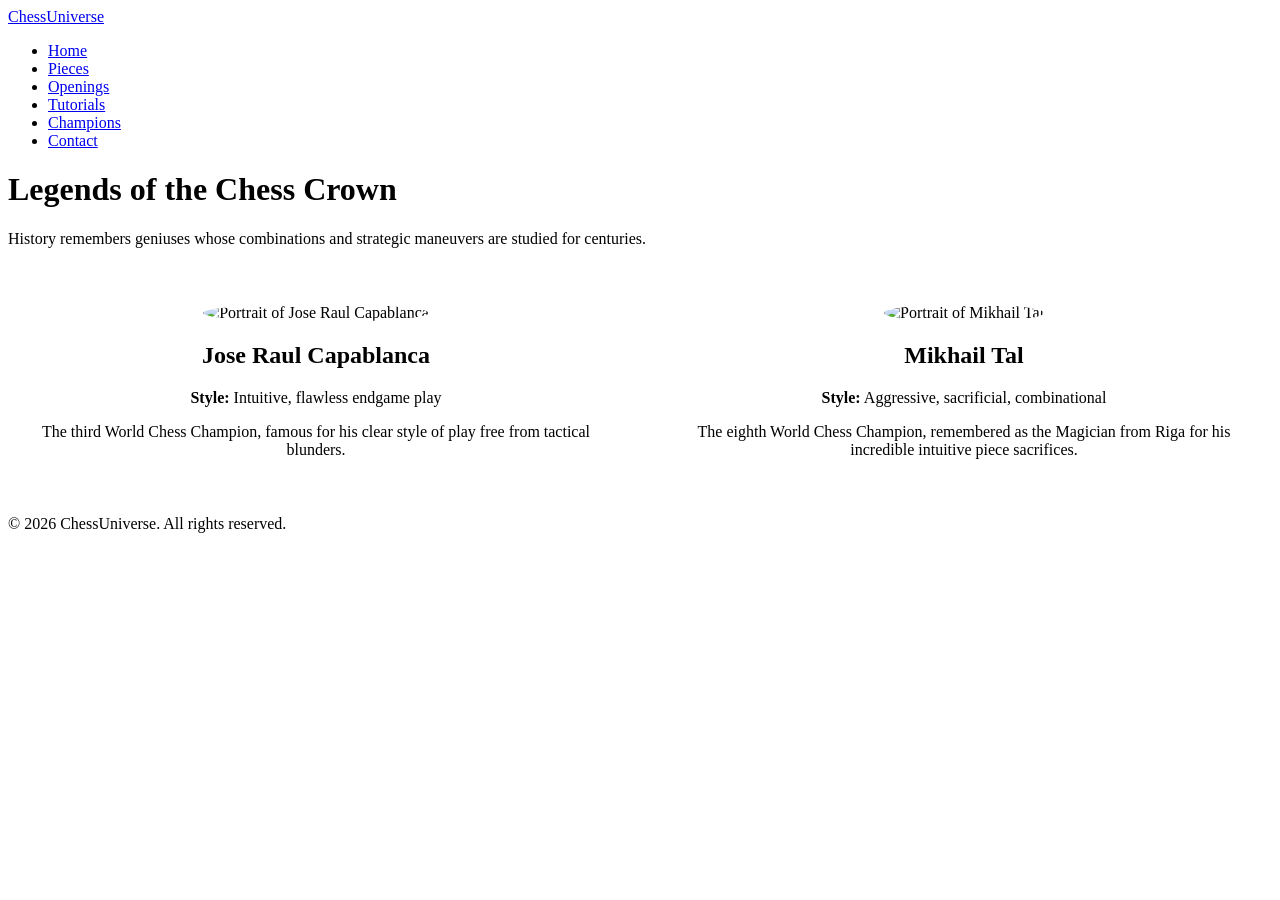
==== champions.html @ 6da6d0d9 "Add files via upload" ====
<!DOCTYPE html>
<html>
<head>
    <meta charset="UTF-8">
    <meta name="viewport" content="width=device-width, initial-scale=1.0">
    <meta name="description" content="Outstanding grandmasters in chess history and their unique playing styles.">
    <title>World Champions | ChessUniverse</title>
    <link rel="stylesheet" href="css/style.css">
    <style>
        .team-flex {
            display: flex;
            gap: 2rem;
            flex-wrap: wrap;
            margin-top: 2rem;
        }
        .team-member {
            flex: 1 1 300px;
            background: var(--bg-gray);
            border-radius: 8px;
            padding: 1.5rem;
            text-align: center;
        }
    </style>
</head>
<body>

    <header class="site-header">
        <nav class="nav-container" aria-label="Main navigation menu">
            <div class="logo"><a href="index.html">ChessUniverse</a></div>
            <ul class="nav-menu">
                <li><a href="index.html">Home</a></li>
                <li><a href="pieces.html">Pieces</a></li>
                <li><a href="openings.html">Openings</a></li>
                <li><a href="tutorials.html">Tutorials</a></li>
                <li><a href="champions.html" class="active" aria-current="page">Champions</a></li>
                <li><a href="contact.html">Contact</a></li>
            </ul>
        </nav>
    </header>

    <main class="main-container">
        <h1>Legends of the Chess Crown</h1>
        <p>History remembers geniuses whose combinations and strategic maneuvers are studied for centuries.</p>

        <div class="team-flex">
            <section class="team-member" aria-labelledby="champ1-name">
                <img src="https://picsum.photos" alt="Portrait of Jose Raul Capablanca" style="border-radius: 50%;">
                <h2 id="champ1-name">Jose Raul Capablanca</h2>
                <p><strong>Style:</strong> Intuitive, flawless endgame play</p>
                <p>The third World Chess Champion, famous for his clear style of play free from tactical blunders.</p>
            </section>

            <section class="team-member" aria-labelledby="champ2-name">
                <img src="https://picsum.photos" alt="Portrait of Mikhail Tal" style="border-radius: 50%;">
                <h2 id="champ2-name">Mikhail Tal</h2>
                <p><strong>Style:</strong> Aggressive, sacrificial, combinational</p>
                <p>The eighth World Chess Champion, remembered as the Magician from Riga for his incredible intuitive piece sacrifices.</p>
            </section>
        </div>
    </main>

    <footer class="site-footer">
        <p>&copy; 2026 ChessUniverse. All rights reserved.</p>
    </footer>

</body>
</html>
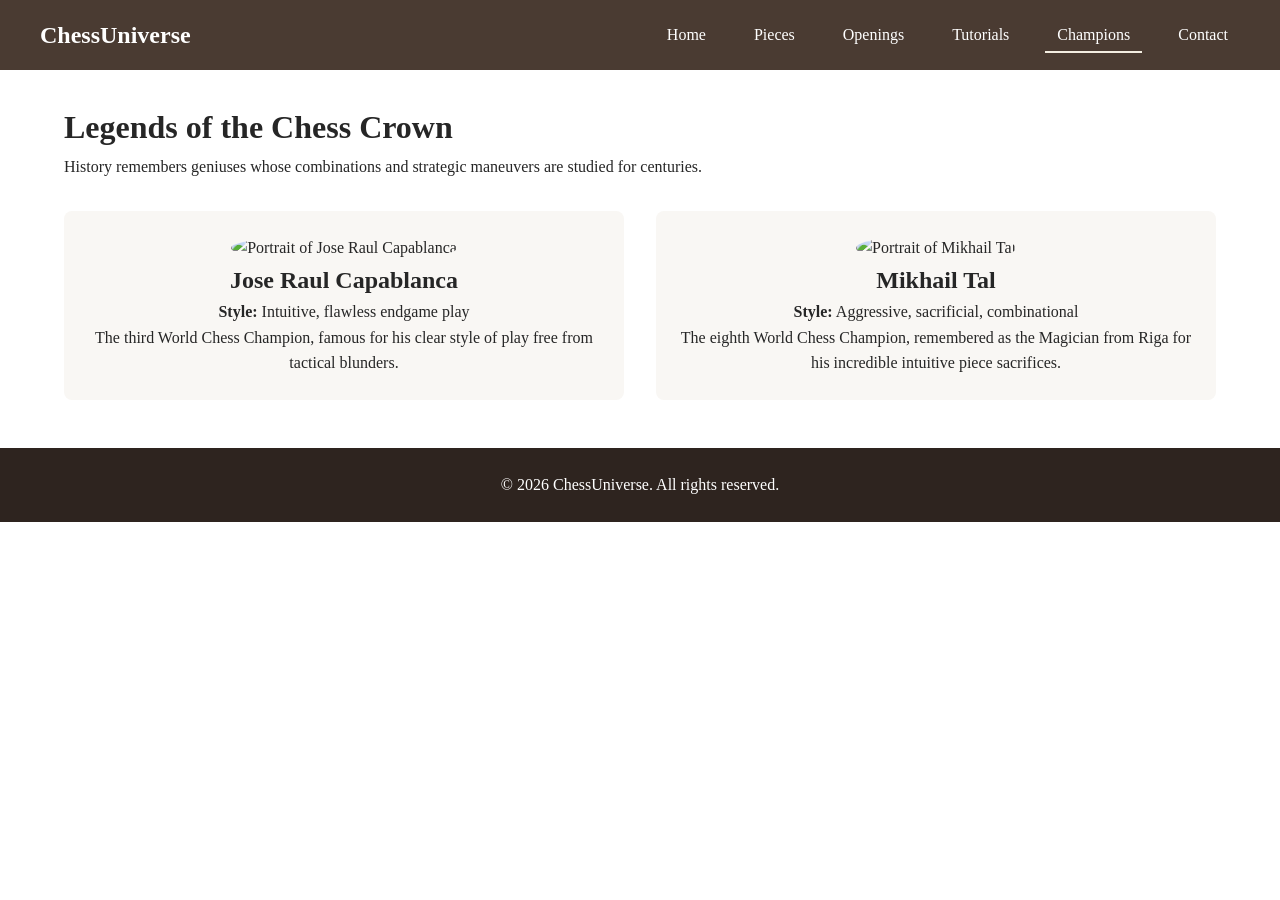
==== commit 34fb5e5b: "Update champions.html" ====
--- a/champions.html
+++ b/champions.html
@@ -5,7 +5,7 @@
     <meta name="viewport" content="width=device-width, initial-scale=1.0">
     <meta name="description" content="Outstanding grandmasters in chess history and their unique playing styles.">
     <title>World Champions | ChessUniverse</title>
-    <link rel="stylesheet" href="css/style.css">
+    <link rel="stylesheet" href="style.css">
     <style>
         .team-flex {
             display: flex;
@@ -64,4 +64,4 @@
     </footer>
 
 </body>
-</html>+</html>
--- a/style.css
+++ b/style.css
@@ -0,0 +1,238 @@
+:root {
+    --primary-color: #4a3b32;
+    --primary-dark: #2e241f;
+    --secondary-color: #f4eee1;
+    --text-color: #262626;
+    --bg-light: #ffffff;
+    --bg-gray: #f9f7f4;
+    --border-color: #d9d2c9;
+    --focus-outline: #d29631;
+}
+
+* {
+    box-sizing: border-box;
+    margin: 0;
+    padding: 0;
+}
+
+body {
+    font-family: Georgia, serif;
+    line-height: 1.6;
+    color: var(--text-color);
+    background-color: var(--bg-light);
+}
+
+a:focus, button:focus, input:focus, select:focus, textarea:focus {
+    outline: 3px solid var(--focus-outline);
+    outline-offset: 2px;
+}
+
+.visually-hidden {
+    position: absolute;
+    width: 1px;
+    height: 1px;
+    padding: 0;
+    margin: -1px;
+    overflow: hidden;
+    clip: rect(0, 0, 0, 0);
+    border: 0;
+}
+
+.site-header {
+    background-color: var(--primary-color);
+    padding: 1rem 2rem;
+}
+
+.nav-container {
+    display: flex;
+    justify-content: space-between;
+    align-items: center;
+    max-width: 1200px;
+    margin: 0 auto;
+    flex-wrap: wrap;
+}
+
+.logo a {
+    color: white;
+    font-size: 1.5rem;
+    font-weight: bold;
+    text-decoration: none;
+}
+
+.nav-menu {
+    display: flex;
+    list-style: none;
+    gap: 1.5rem;
+}
+
+.nav-menu a {
+    color: white;
+    text-decoration: none;
+    font-weight: 500;
+    padding: 0.5rem 0.75rem;
+    border-bottom: 2px solid transparent;
+    transition: border-bottom 0.3s ease;
+}
+
+.nav-menu a:hover, .nav-menu a.active {
+    border-bottom: 2px solid var(--secondary-color);
+}
+
+.main-container {
+    max-width: 1200px;
+    margin: 2rem auto;
+    padding: 0 1.5rem;
+}
+
+.grid-layout {
+    display: grid;
+    grid-template-columns: 2fr 1fr;
+    gap: 2rem;
+}
+
+@media (max-width: 768px) {
+    .grid-layout {
+        grid-template-columns: 1fr;
+    }
+    .nav-container {
+        flex-direction: column;
+        gap: 1rem;
+    }
+}
+
+.card {
+    background-color: var(--bg-gray);
+    padding: 1.5rem;
+    border-radius: 8px;
+    margin-bottom: 1.5rem;
+    border-left: 5px solid var(--primary-color);
+}
+
+.simple-list {
+    margin: 1rem 0 1rem 2rem;
+}
+
+.nested-list {
+    list-style: none;
+    margin: 1rem 0;
+}
+
+.list-category {
+    font-weight: bold;
+    color: var(--primary-dark);
+    margin-top: 0.5rem;
+}
+
+.sub-list {
+    margin-left: 1.5rem;
+    list-style-type: circle;
+}
+
+.web-image {
+    max-width: 100%;
+    height: auto;
+    border-radius: 4px;
+    display: block;
+}
+
+.img-caption {
+    font-size: 0.9rem;
+    color: #555;
+    margin-top: 0.5rem;
+    font-style: italic;
+    margin-bottom: 1.5rem;
+}
+
+.table-container {
+    overflow-x: auto;
+    margin: 2rem 0;
+}
+
+.custom-table {
+    width: 100%;
+    border-collapse: collapse;
+    min-width: 500px;
+}
+
+.custom-table th, .custom-table td {
+    padding: 0.75rem 1rem;
+    text-align: left;
+    border-bottom: 1px solid var(--border-color);
+}
+
+.custom-table th {
+    background-color: var(--primary-color);
+    color: white;
+}
+
+.custom-table tr:nth-child(even) {
+    background-color: var(--secondary-color);
+}
+
+.accessible-form {
+    display: flex;
+    flex-direction: column;
+    gap: 1.25rem;
+    max-width: 500px;
+    background: var(--bg-gray);
+    padding: 2rem;
+    border-radius: 8px;
+}
+
+.form-group {
+    display: flex;
+    flex-direction: column;
+    gap: 0.5rem;
+}
+
+.form-label {
+    font-weight: 600;
+}
+
+.form-control {
+    padding: 0.75rem;
+    border: 1px solid var(--border-color);
+    border-radius: 4px;
+    font-size: 1rem;
+}
+
+.submit-btn {
+    background-color: var(--primary-color);
+    color: white;
+    padding: 0.75rem;
+    border: none;
+    border-radius: 4px;
+    font-size: 1rem;
+    cursor: pointer;
+    font-weight: bold;
+    transition: background 0.2s;
+}
+
+.submit-btn:hover {
+    background-color: var(--primary-dark);
+}
+
+.video-wrapper {
+    position: relative;
+    padding-bottom: 56.25%;
+    height: 0;
+    overflow: hidden;
+    margin: 1.5rem 0;
+}
+
+.video-wrapper iframe, .video-wrapper video {
+    position: absolute;
+    top: 0;
+    left: 0;
+    width: 100%;
+    height: 100%;
+    border: 0;
+}
+
+.site-footer {
+    background-color: var(--primary-dark);
+    color: white;
+    text-align: center;
+    padding: 1.5rem;
+    margin-top: 3rem;
+}
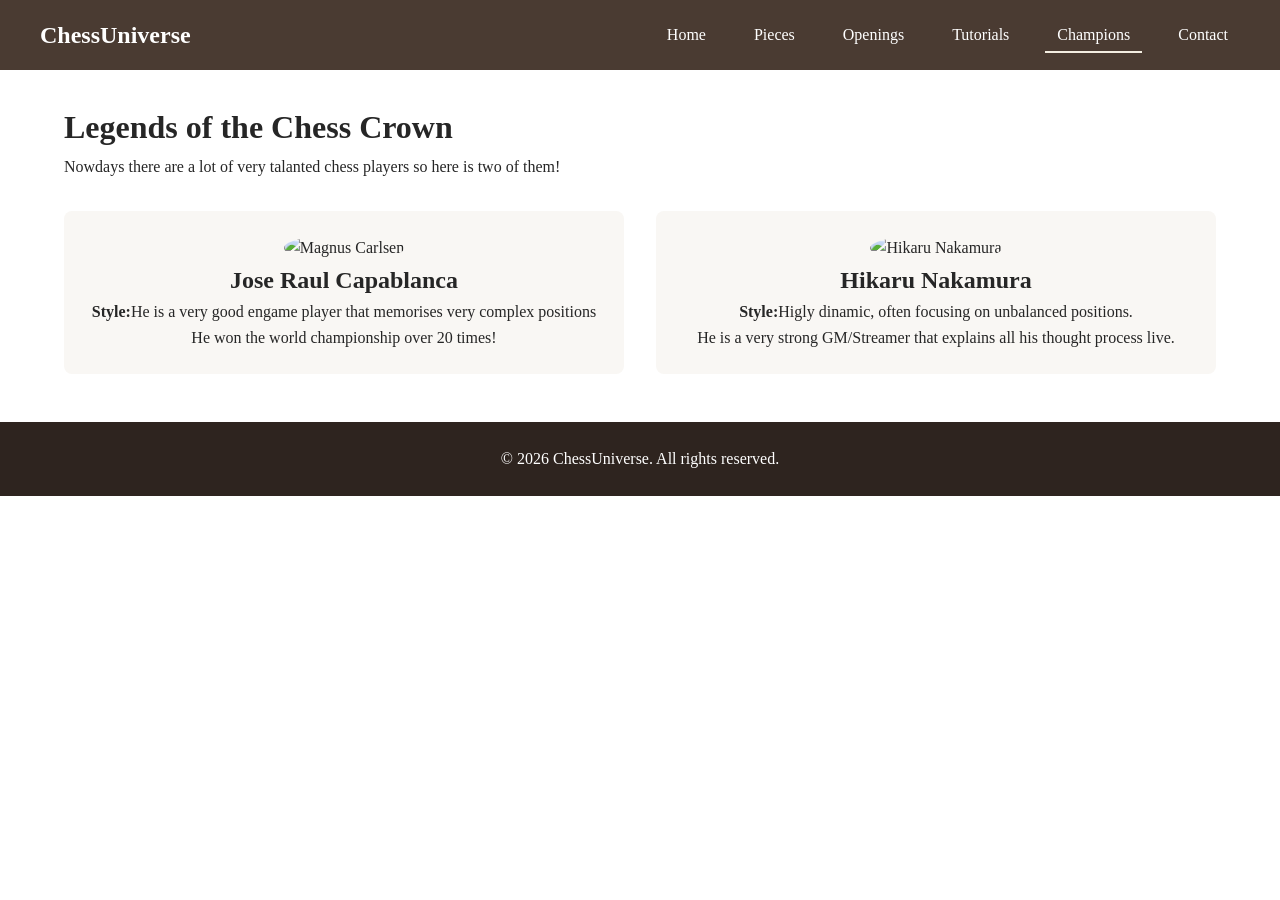
==== commit 66ecf7b8: "Update champions.html" ====
--- a/champions.html
+++ b/champions.html
@@ -40,21 +40,21 @@
 
     <main class="main-container">
         <h1>Legends of the Chess Crown</h1>
-        <p>History remembers geniuses whose combinations and strategic maneuvers are studied for centuries.</p>
+        <p>Nowdays there are a lot of very talanted chess players so here is two of them!</p>
 
         <div class="team-flex">
             <section class="team-member" aria-labelledby="champ1-name">
-                <img src="https://picsum.photos" alt="Portrait of Jose Raul Capablanca" style="border-radius: 50%;">
+                <img src="image5.png" alt="Magnus Carlsen" style="border-radius: 50%;">
                 <h2 id="champ1-name">Jose Raul Capablanca</h2>
-                <p><strong>Style:</strong> Intuitive, flawless endgame play</p>
-                <p>The third World Chess Champion, famous for his clear style of play free from tactical blunders.</p>
+                <p><strong>Style:</strong>He is a very good engame player that memorises very complex positions</p>
+                <p>He won the world championship over 20 times!</p>
             </section>
 
             <section class="team-member" aria-labelledby="champ2-name">
-                <img src="https://picsum.photos" alt="Portrait of Mikhail Tal" style="border-radius: 50%;">
-                <h2 id="champ2-name">Mikhail Tal</h2>
-                <p><strong>Style:</strong> Aggressive, sacrificial, combinational</p>
-                <p>The eighth World Chess Champion, remembered as the Magician from Riga for his incredible intuitive piece sacrifices.</p>
+                <img src="image6.png" alt="Hikaru Nakamura" style="border-radius: 50%;">
+                <h2 id="champ2-name">Hikaru Nakamura</h2>
+                <p><strong>Style:</strong>Higly dinamic, often focusing on unbalanced positions.</p>
+                <p>He is a very strong GM/Streamer that explains all his thought process live.</p>
             </section>
         </div>
     </main>
--- a/style.css
+++ b/style.css
@@ -129,7 +129,7 @@
 }
 
 .web-image {
-    max-width: 100%;
+    max-width: 400px;
     height: auto;
     border-radius: 4px;
     display: block;
@@ -235,4 +235,4 @@
     text-align: center;
     padding: 1.5rem;
     margin-top: 3rem;
-}+}
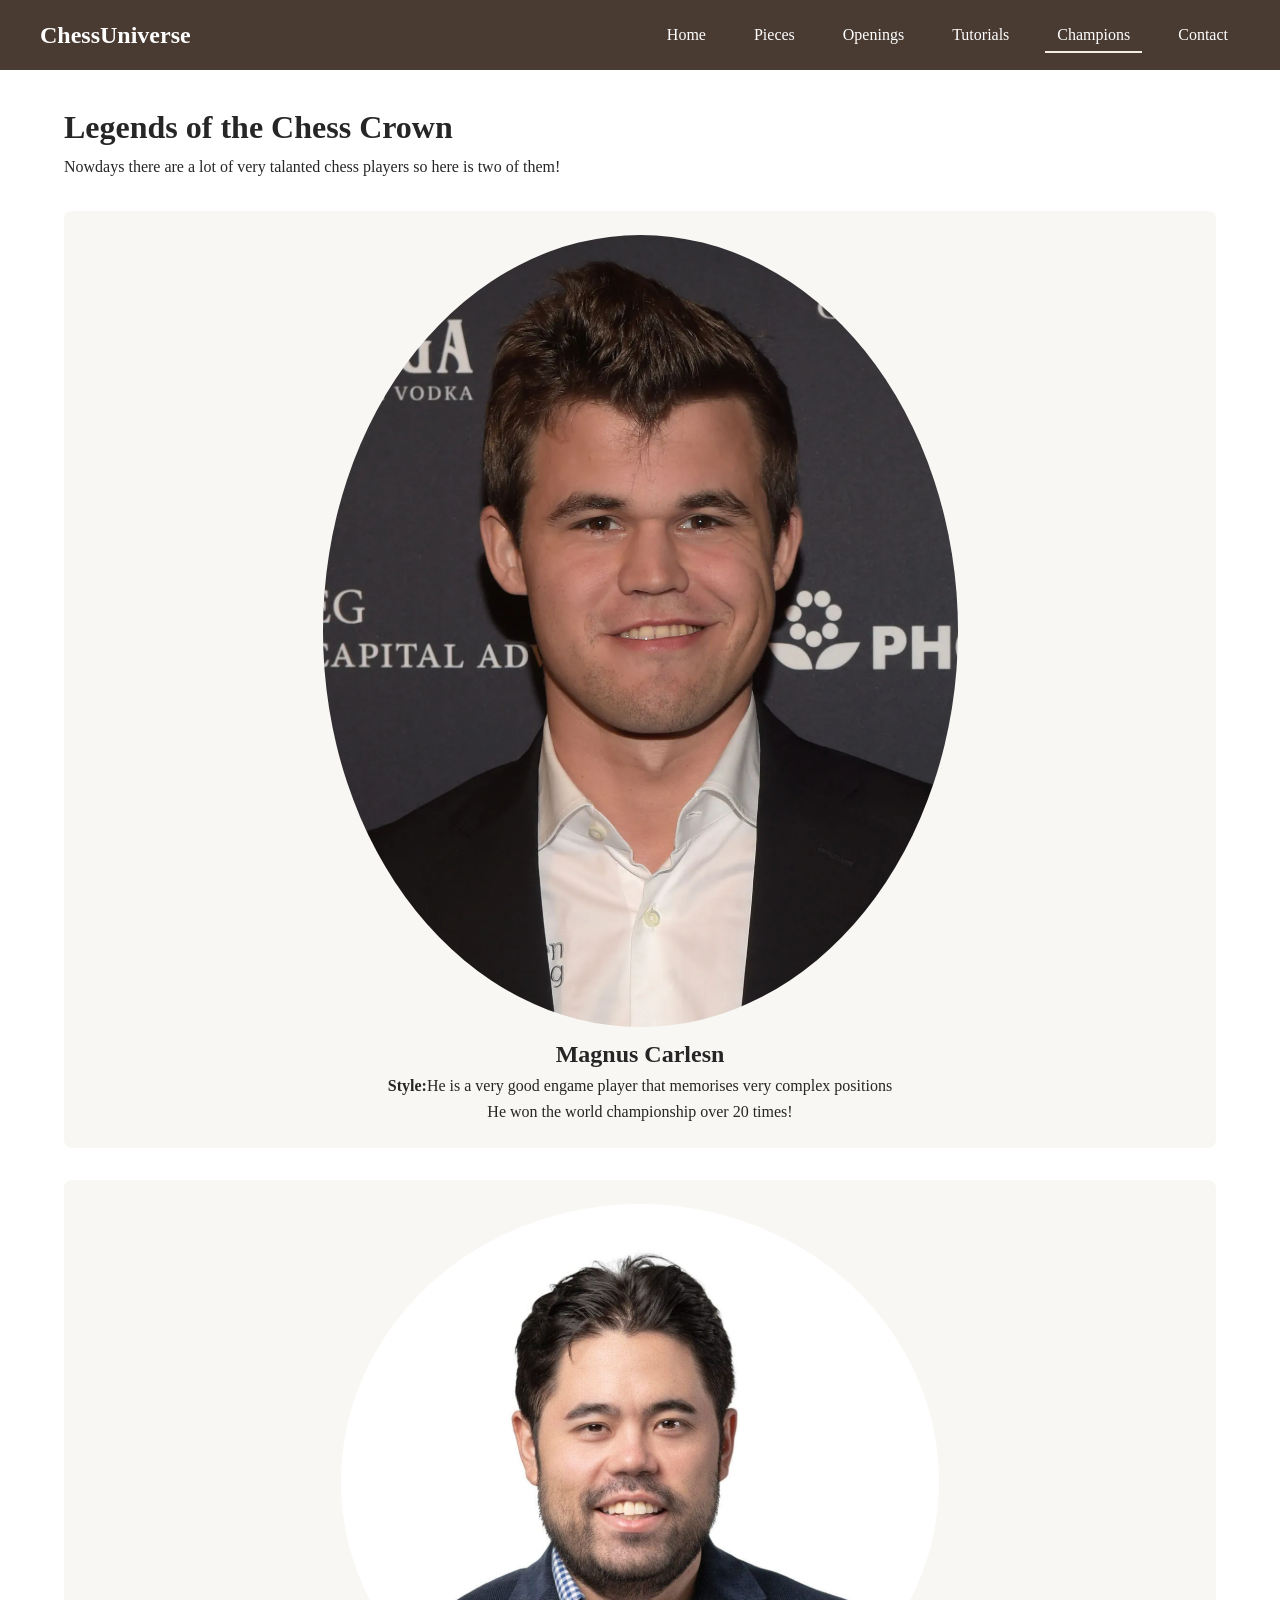
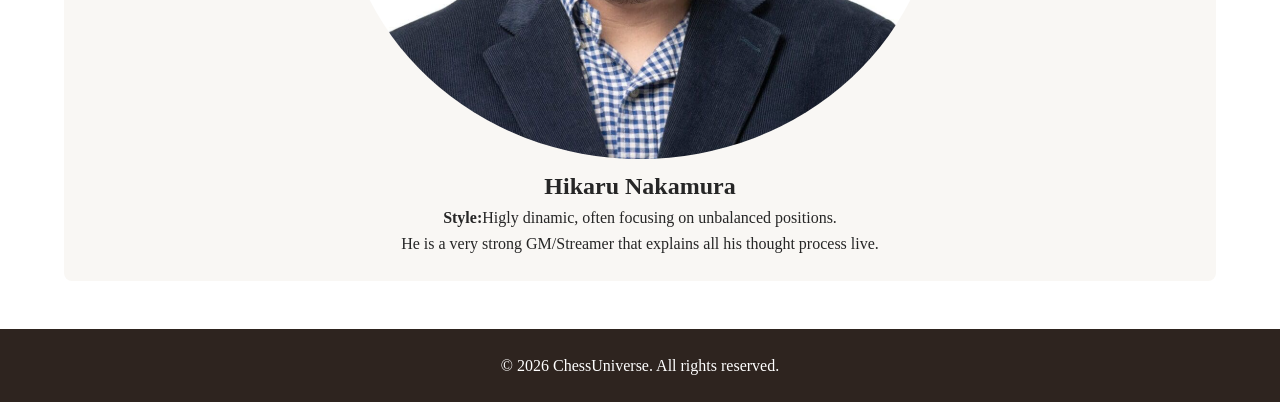
==== commit b076dee8: "Update champions.html" ====
--- a/champions.html
+++ b/champions.html
@@ -45,7 +45,7 @@
         <div class="team-flex">
             <section class="team-member" aria-labelledby="champ1-name">
                 <img src="image5.png" alt="Magnus Carlsen" style="border-radius: 50%;">
-                <h2 id="champ1-name">Jose Raul Capablanca</h2>
+                <h2 id="champ1-name">Magnus Carlesn</h2>
                 <p><strong>Style:</strong>He is a very good engame player that memorises very complex positions</p>
                 <p>He won the world championship over 20 times!</p>
             </section>
